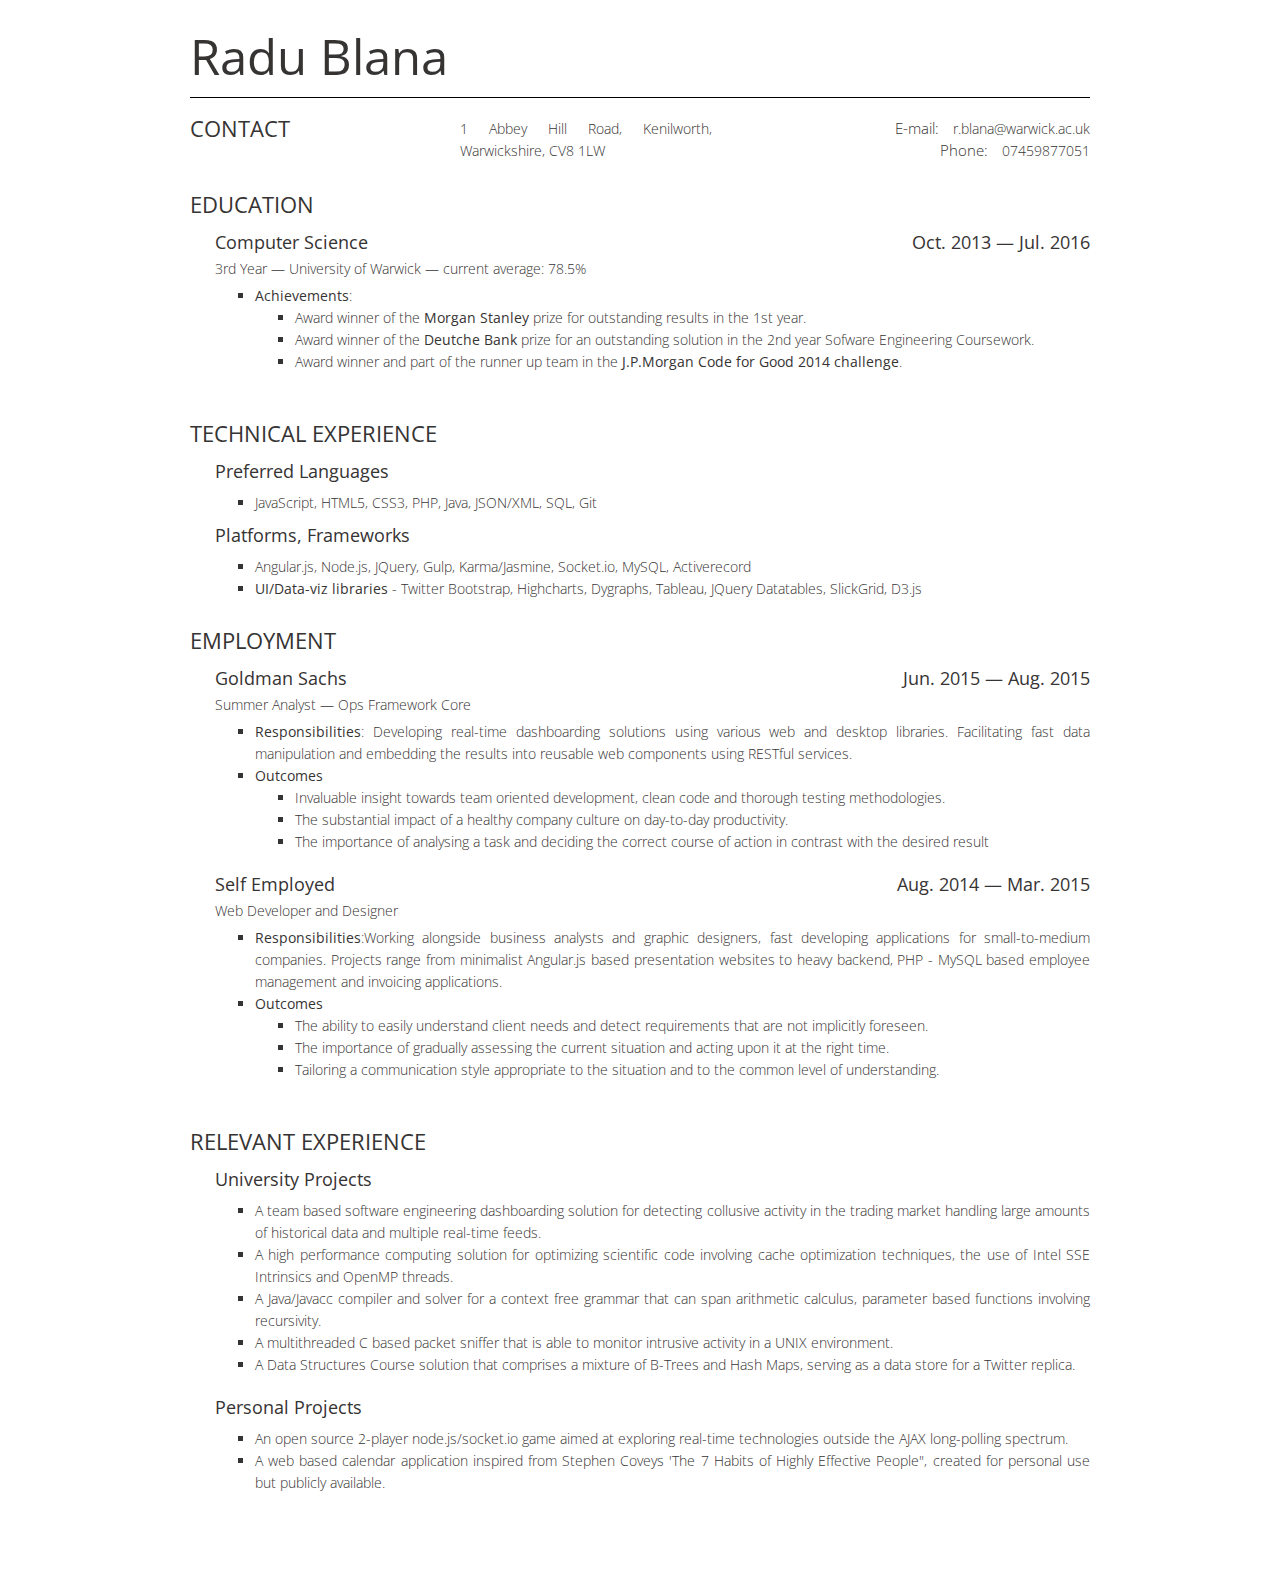
==== index.html @ 70b0f2c6 "added diana" ====
<!DOCTYPE html>
<html>
	<head>
		<title>Radu Blana</title>
		<link rel="stylesheet" type="text/css" href="cv.css">
	</head>
	<body class="lang-en ">
		<div id="main">
		<h1 id="title">Radu Blana</h1>
		<div class="basic-info section hidden">
			<h2 class="title">Contact</h2>
			<div class="set">
				<p class="address">
					<span class="value">Victor Babes 11/59, Baia Mare</span>
				</p>
				<div class="r">
					<p class="email"><label>E-mail<span class="colon">:</span></label> <span class="value">r.blana@warwick.ac.uk</span></p>
					<p class="phone"><label>Phone<span class="colon">:</span></label> <span class="value">(004) 0749703608</span></p>
				</div>
				<div class="clear"> </div>
			</div>
			<!-- set //-->
			<div class="clear"> </div>
		</div>
		<!-- basic-info //-->
		<div class="basic-info section">
			<h2 class="title">Contact</h2>
			<div class="set">
				<p class="address">
					<span class="value">
					1 Abbey Hill Road, Kenilworth, Warwickshire, CV8 1LW					</span>
				</p>
				<div class="r">
					<p class="email"><label>E-mail<span class="colon">:</span></label> <span class="value">r.blana@warwick.ac.uk</span></p>
					<p class="phone"><label>Phone<span class="colon">:</span></label> <span class="value">07459877051</span></p>
				</div>
				<div class="clear"> </div>
			</div>
			<!-- set //-->
			<div class="clear"> </div>
		</div>
		<br>
		<div class="section section-education" style="margin-bottom: 30px;">
			<h2 class="title" >Education</h2>
			<div class="set">
				<div class="item">
					<h3><span class="course l">Computer Science </span>
						<span class="date r">Oct. 2013 &mdash; Jul. 2016</span>
					</h3>
					<span class="clear"> </span>
					<span class="school">3rd Year &mdash; University of Warwick  &mdash; current average: 78.5%</span>
					<span class="info">
						<ul>
							<div class="columnRight">
								<li><strong>Achievements</strong>:</li>
								<ul>
									<li>Award winner of the <strong>Morgan Stanley </strong>prize for outstanding results in the 1st year.</li>
									<li>Award winner of the <strong>Deutche Bank</strong> prize for an outstanding solution in the 2nd year Sofware Engineering Coursework.</li>
									<li>Award winner and part of the runner up team in the <strong>J.P.Morgan Code for Good 2014 challenge</strong>.</li>
								</ul>
							</div>
						</ul>
					</span>
					<span class="clear"> </span>
				</div>
			</div>
			<div class="clear"> </div>
		</div>
		<div class="section section-1412869794718" style="margin-bottom: 30px;">
			<h2 class="title">Technical Experience</h2>
			<div class="set">
				<div class="item">
					<div style="margin-bottom:10px;" class="columnLeft">
						<h3 style="margin-bottom:10px;">
							<div class="course l">Preferred Languages</div>
						</h3>
						<ul>
							<li>JavaScript, HTML5, CSS3, PHP, Java, JSON/XML, SQL, Git</li>
						</ul>
					</div>
					<div class="columnRight">
						<h3 style="margin-bottom:10px;">
							<div class="course l">Platforms, Frameworks</div>
						</h3>
						<ul>
							<li>Angular.js, Node.js, JQuery, Gulp, Karma/Jasmine, Socket.io, MySQL, Activerecord</li>
							<li><b>UI/Data-viz libraries</b> - Twitter Bootstrap, Highcharts, Dygraphs, Tableau, JQuery Datatables, SlickGrid, D3.js</li>
						</ul>
					</div>
				</div>
			</div>
			<div class="clear"> </div>
		</div>
		<div class="section section-work" style="margin-bottom: 30px;">
			<h2 class="title">Employment</h2>
			<div class="set">
				<div class="item">
					<h3>
						<span class="company l">Goldman Sachs</span>
						<span class="date r">Jun. 2015 &mdash; Aug. 2015</span>
					</h3>
					<span class="clear"> </span>
					<span class="job_title">Summer Analyst &mdash; Ops Framework Core</span>
					<span class="info">
						<ul>
							<li>
								<strong>Responsibilities</strong>: Developing real-time dashboarding solutions using various web and desktop libraries. Facilitating fast data manipulation and embedding the results into reusable web components using RESTful services.
							</li>
							<li>
								<strong>Outcomes</strong>
								<ul>
									<li>
										Invaluable insight towards team oriented development, clean code and thorough testing methodologies.
									</li>
									<li>
										The substantial impact of a healthy company culture on day-to-day productivity.
									</li>
									<li>
										The importance of analysing a task and deciding the correct course of action in contrast with the desired result
									</li>
								</ul>
							</li>
						</ul>
					</span>
					<span class="clear"> </span>
				</div>
				<div class="item">
					<h3>
						<span class="company l">Self Employed</span>
						<span class="date r">Aug. 2014 &mdash; Mar. 2015</span>
					</h3>
					<span class="clear"> </span>
					<span class="job_title">Web Developer and Designer</span>
					<span class="info">
						<ul>
							<li>
								<strong>Responsibilities</strong>:Working alongside business analysts and graphic designers, fast developing applications for small-to-medium companies. Projects range from minimalist Angular.js based presentation websites to heavy backend, PHP - MySQL based employee management and invoicing applications.
							</li>
							<li>
								<strong>Outcomes</strong>
								<ul>
									<li>
										The ability to easily understand client needs and detect requirements that are not implicitly foreseen.
									</li>
									<li>
										The importance of gradually assessing the current situation and acting upon it at the right time. 
									</li>
									<li>
										Tailoring a communication style appropriate to the situation and to the common level of understanding.
									</li>
								</ul>
							</li>
						</ul>
					</span>
					<span class="clear"> </span>
				</div>
				<div class="clear" style="margin-bottom:0px;"> </div>
			</div>
		</div>
				<div class="section section-work" style="margin-bottom: 30px;">
			<h2 class="title">Relevant Experience</h2>
			<div class="set">
				<div class="item">
					<h3>
						<span class="company l">University Projects</span>
					</h3>	
					<span style="margin-bottom:10px;" class="clear"></span>
					<span class="info">
						<ul>
							<li>
							A team based software engineering dashboarding solution for detecting collusive activity in the trading market handling large amounts of historical data and multiple real-time feeds.
							</li>
							<li>
							A high performance computing solution for optimizing scientific code involving cache optimization techniques, the use of Intel SSE Intrinsics and OpenMP threads.
							</li>
							<li>
							A Java/Javacc compiler and solver for a context free grammar that can span arithmetic calculus, parameter based functions involving recursivity.
							</li>
							<li>
							A multithreaded C based packet sniffer that is able to monitor intrusive activity in a UNIX environment.
							</li>
							<li>
							A Data Structures Course solution that comprises a mixture of B-Trees and Hash Maps, serving as a data store for a Twitter replica.
							</li>
						</ul>
					</span>
					<span class="clear"> </span>
				</div>
				<div class="item">
					<h3>
						<span class="company l">Personal Projects</span>
					</h3>
					<span style="margin-bottom:10px;" class="clear"></span>
					<span class="info">
						<ul>
							<li>
							 An open source 2-player node.js/socket.io game aimed at exploring real-time technologies outside the AJAX long-polling spectrum.
							</li>
							<li>
							 A web based calendar application inspired from Stephen Coveys 'The 7 Habits of Highly Effective People", created for personal use but publicly available.
							</li>
						</ul>
					</span>
					<span class="clear"> </span>
				</div>
				<div class="clear" style="margin-bottom:0px;"> </div>
			</div>
		</div>
	</body>
</html>
---- cv.css ----
@import url(http://fonts.googleapis.com/css?family=Open+Sans:100,300,400,700,300italic);
body {
	/*background: #f0f0f0; */
	margin: 0;
	padding: 0;
	font-family: 'Open Sans', 'Helvetica Light', 'Helvetica Neue', 'Arial Narrow', Helvetica, Arial, serif;
	font-weight: 300;
	line-height: 22px;
	font-size: 14px;
	color: #363333;
	text-align: justify;
}

#main {
	background: #fff;
	width: 900px;
	padding: 35px;
	margin: 0 auto 15px auto;
	overflow: hidden;
	/*box-shadow: 0 0 6px #ccc; */
}

h1,
h2,
h3,
h4 {
	font-family: 'Open Sans', 'Helvetica Light', 'Helvetica Neue', 'Arial Narrow', Helvetica, Arial, serif;
	font-weight: 300;
	font-weight: normal;
	margin: 0 0 15px 0;
	padding: 0;
}

h1 {
	font-size: 350%;
}

h2 {
	font-size: 210%;
}

h3 {
	font-size: 130%;
}

p {
	margin: 0 0 10px 0;
}

ul {
	margin: 0;
	list-style-type: square;
}

a {
	color: #222;
}


/* ________________________________________________________ */

.rtl {
	direction: rtl;
}

.clear {
	clear: both;
}

#title {
	line-height: 42px;
	border-bottom: 1px solid #000;
	padding-bottom: 20px;
	margin: 0px 0 20px 0;
}

#credit {
	margin-bottom: 20px;
	font-size: 11px;
	color: #999;
	text-align: center;
}

#credit a {
	color: #999;
}

p label {
	font-size: 110%;
	margin-right: 10px;
}

p label span.colon {
	display: inline;
}

.section {
	margin-bottom: 10px;
}

.section .set {}

.item {
	margin: 0 0 20px 0;
}


/*  _____________________________ */

.section .title {
	text-transform: uppercase;
	font-size: 160%;
	margin: 0 auto 15px auto;
	display: block;
}

.section .set {
	margin-left: 25px;
}

.section .set h3 {
	margin: 0;
}

.basic-info {
	border-top: 0;
}

.section.basic-info .title {
	float: left;
	border: 0;
}

.basic-info .set {
	float: right;
	width: 70%;
}

.basic-info .address {
	width: 40%;
	float: left;
}

.basic-info .r {
	float: right;
	width: 50%;
	text-align: right;
}

.basic-info label {
	font-family: 'Open Sans', 'Helvetica Light', 'Helvetica Neue', 'Arial Narrow', Helvetica, Arial, serif;
	font-weight: 300;
}

.basic-info label,
.basic-info span {
	display: inline !important;
}

.basic-info p {
	margin: 0;
}

.section span {
	display: block;
}

.section h3 span.l,
.section span.r {
	width: 49%;
	float: left;
}

.section span.r {
	float: right;
	text-align: right;
}

.section-education .school,
.section-work .job_title {
	font-size: 100%;
	display: block;
	margin: 5px 0 5px 0;
}

#photo {
	width: 160px;
	height: 200px;
	overflow: hidden;
	float: left;
	margin-top: 4px;
	border-radius: 4px;
}

#photo img {
	width: 100%;
	height: auto;
}

.header.photo {
	margin-left: 190px;
}

.header.photo #title {
	text-align: left;
}

.header.photo .basic-info {
	float: none;
	padding: 0;
}

@media screen and (max-width: 950px) {
	body {
		background: #fff;
	}
	#main {
		box-shadow: none;
		padding: 0;
		padding: 5px;
	}
}

.hidden {
	display: none;
}
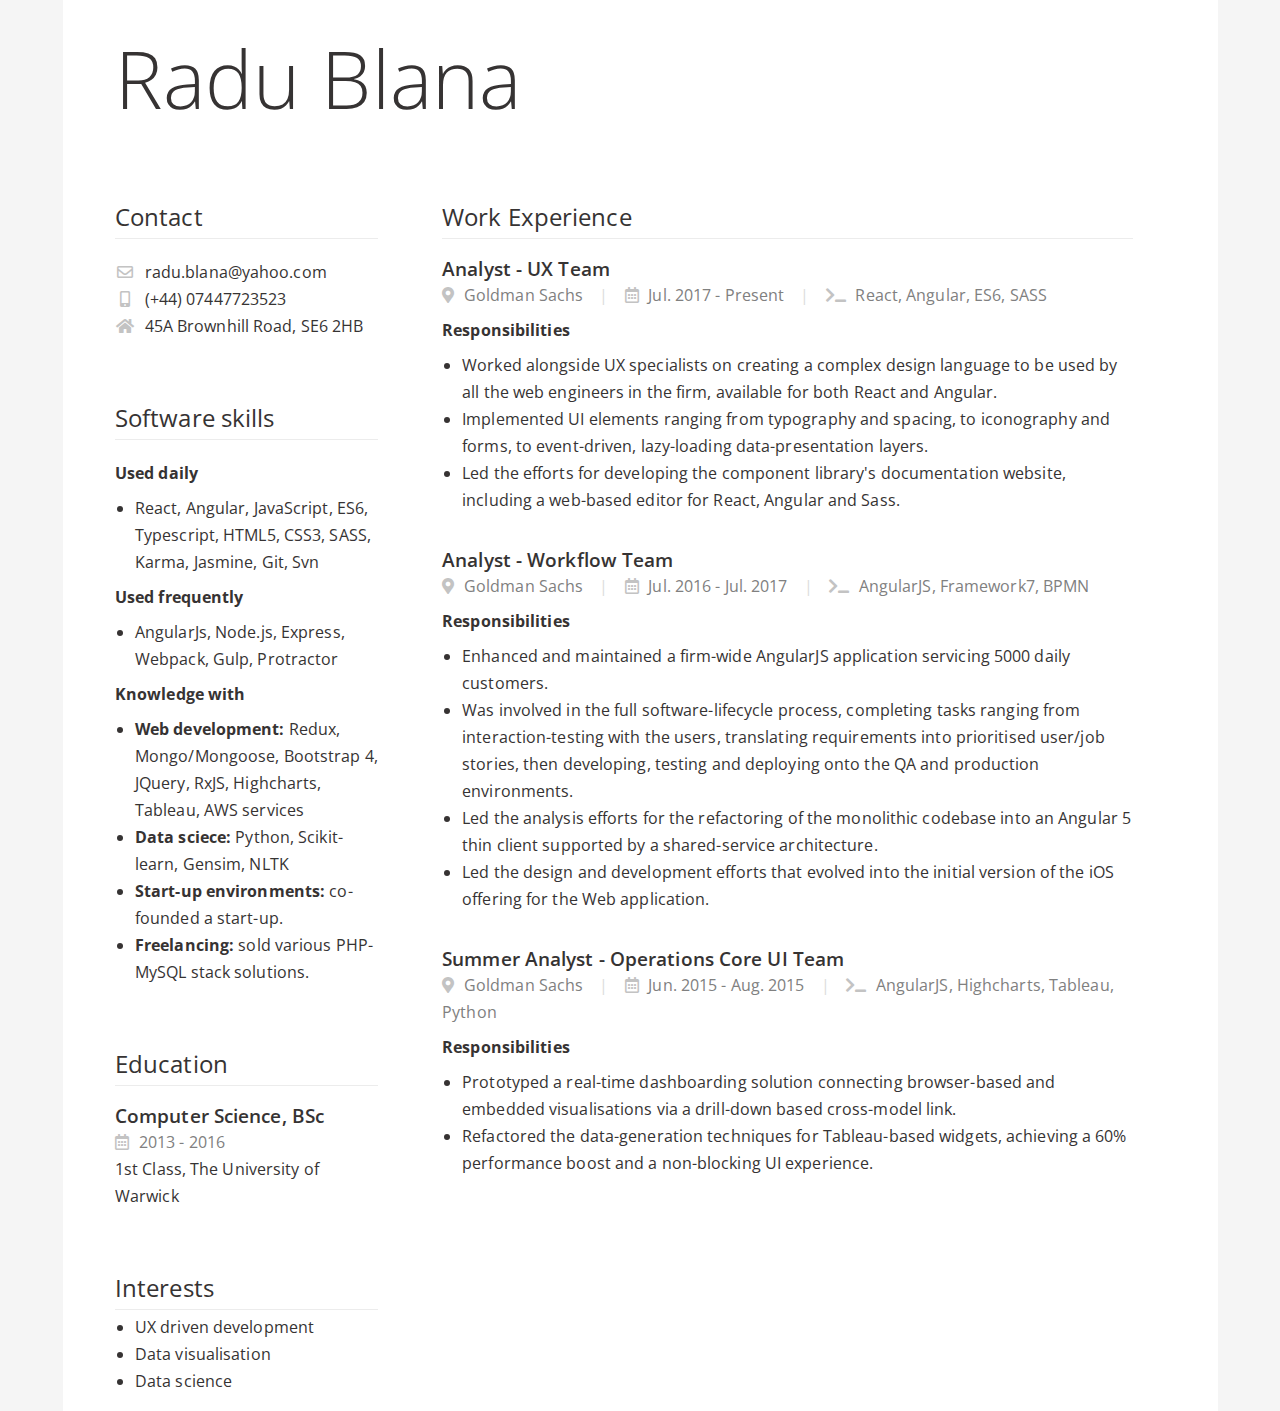
==== commit afac1f00: "updated cv to match 2018 experience" ====
--- a/index.html
+++ b/index.html
@@ -1,210 +1,171 @@
-<!DOCTYPE html>
-<html>
-	<head>
-		<title>Radu Blana</title>
-		<link rel="stylesheet" type="text/css" href="cv.css">
-	</head>
-	<body class="lang-en ">
-		<div id="main">
-		<h1 id="title">Radu Blana</h1>
-		<div class="basic-info section hidden">
-			<h2 class="title">Contact</h2>
-			<div class="set">
-				<p class="address">
-					<span class="value">Victor Babes 11/59, Baia Mare</span>
-				</p>
-				<div class="r">
-					<p class="email"><label>E-mail<span class="colon">:</span></label> <span class="value">r.blana@warwick.ac.uk</span></p>
-					<p class="phone"><label>Phone<span class="colon">:</span></label> <span class="value">(004) 0749703608</span></p>
-				</div>
-				<div class="clear"> </div>
-			</div>
-			<!-- set //-->
-			<div class="clear"> </div>
-		</div>
-		<!-- basic-info //-->
-		<div class="basic-info section">
-			<h2 class="title">Contact</h2>
-			<div class="set">
-				<p class="address">
-					<span class="value">
-					1 Abbey Hill Road, Kenilworth, Warwickshire, CV8 1LW					</span>
-				</p>
-				<div class="r">
-					<p class="email"><label>E-mail<span class="colon">:</span></label> <span class="value">r.blana@warwick.ac.uk</span></p>
-					<p class="phone"><label>Phone<span class="colon">:</span></label> <span class="value">07459877051</span></p>
-				</div>
-				<div class="clear"> </div>
-			</div>
-			<!-- set //-->
-			<div class="clear"> </div>
-		</div>
-		<br>
-		<div class="section section-education" style="margin-bottom: 30px;">
-			<h2 class="title" >Education</h2>
-			<div class="set">
-				<div class="item">
-					<h3><span class="course l">Computer Science </span>
-						<span class="date r">Oct. 2013 &mdash; Jul. 2016</span>
-					</h3>
-					<span class="clear"> </span>
-					<span class="school">3rd Year &mdash; University of Warwick  &mdash; current average: 78.5%</span>
-					<span class="info">
-						<ul>
-							<div class="columnRight">
-								<li><strong>Achievements</strong>:</li>
-								<ul>
-									<li>Award winner of the <strong>Morgan Stanley </strong>prize for outstanding results in the 1st year.</li>
-									<li>Award winner of the <strong>Deutche Bank</strong> prize for an outstanding solution in the 2nd year Sofware Engineering Coursework.</li>
-									<li>Award winner and part of the runner up team in the <strong>J.P.Morgan Code for Good 2014 challenge</strong>.</li>
-								</ul>
-							</div>
-						</ul>
-					</span>
-					<span class="clear"> </span>
-				</div>
-			</div>
-			<div class="clear"> </div>
-		</div>
-		<div class="section section-1412869794718" style="margin-bottom: 30px;">
-			<h2 class="title">Technical Experience</h2>
-			<div class="set">
-				<div class="item">
-					<div style="margin-bottom:10px;" class="columnLeft">
-						<h3 style="margin-bottom:10px;">
-							<div class="course l">Preferred Languages</div>
-						</h3>
-						<ul>
-							<li>JavaScript, HTML5, CSS3, PHP, Java, JSON/XML, SQL, Git</li>
-						</ul>
-					</div>
-					<div class="columnRight">
-						<h3 style="margin-bottom:10px;">
-							<div class="course l">Platforms, Frameworks</div>
-						</h3>
-						<ul>
-							<li>Angular.js, Node.js, JQuery, Gulp, Karma/Jasmine, Socket.io, MySQL, Activerecord</li>
-							<li><b>UI/Data-viz libraries</b> - Twitter Bootstrap, Highcharts, Dygraphs, Tableau, JQuery Datatables, SlickGrid, D3.js</li>
-						</ul>
-					</div>
-				</div>
-			</div>
-			<div class="clear"> </div>
-		</div>
-		<div class="section section-work" style="margin-bottom: 30px;">
-			<h2 class="title">Employment</h2>
-			<div class="set">
-				<div class="item">
-					<h3>
-						<span class="company l">Goldman Sachs</span>
-						<span class="date r">Jun. 2015 &mdash; Aug. 2015</span>
-					</h3>
-					<span class="clear"> </span>
-					<span class="job_title">Summer Analyst &mdash; Ops Framework Core</span>
-					<span class="info">
-						<ul>
-							<li>
-								<strong>Responsibilities</strong>: Developing real-time dashboarding solutions using various web and desktop libraries. Facilitating fast data manipulation and embedding the results into reusable web components using RESTful services.
-							</li>
-							<li>
-								<strong>Outcomes</strong>
-								<ul>
-									<li>
-										Invaluable insight towards team oriented development, clean code and thorough testing methodologies.
-									</li>
-									<li>
-										The substantial impact of a healthy company culture on day-to-day productivity.
-									</li>
-									<li>
-										The importance of analysing a task and deciding the correct course of action in contrast with the desired result
-									</li>
-								</ul>
-							</li>
-						</ul>
-					</span>
-					<span class="clear"> </span>
-				</div>
-				<div class="item">
-					<h3>
-						<span class="company l">Self Employed</span>
-						<span class="date r">Aug. 2014 &mdash; Mar. 2015</span>
-					</h3>
-					<span class="clear"> </span>
-					<span class="job_title">Web Developer and Designer</span>
-					<span class="info">
-						<ul>
-							<li>
-								<strong>Responsibilities</strong>:Working alongside business analysts and graphic designers, fast developing applications for small-to-medium companies. Projects range from minimalist Angular.js based presentation websites to heavy backend, PHP - MySQL based employee management and invoicing applications.
-							</li>
-							<li>
-								<strong>Outcomes</strong>
-								<ul>
-									<li>
-										The ability to easily understand client needs and detect requirements that are not implicitly foreseen.
-									</li>
-									<li>
-										The importance of gradually assessing the current situation and acting upon it at the right time. 
-									</li>
-									<li>
-										Tailoring a communication style appropriate to the situation and to the common level of understanding.
-									</li>
-								</ul>
-							</li>
-						</ul>
-					</span>
-					<span class="clear"> </span>
-				</div>
-				<div class="clear" style="margin-bottom:0px;"> </div>
-			</div>
-		</div>
-				<div class="section section-work" style="margin-bottom: 30px;">
-			<h2 class="title">Relevant Experience</h2>
-			<div class="set">
-				<div class="item">
-					<h3>
-						<span class="company l">University Projects</span>
-					</h3>	
-					<span style="margin-bottom:10px;" class="clear"></span>
-					<span class="info">
-						<ul>
-							<li>
-							A team based software engineering dashboarding solution for detecting collusive activity in the trading market handling large amounts of historical data and multiple real-time feeds.
-							</li>
-							<li>
-							A high performance computing solution for optimizing scientific code involving cache optimization techniques, the use of Intel SSE Intrinsics and OpenMP threads.
-							</li>
-							<li>
-							A Java/Javacc compiler and solver for a context free grammar that can span arithmetic calculus, parameter based functions involving recursivity.
-							</li>
-							<li>
-							A multithreaded C based packet sniffer that is able to monitor intrusive activity in a UNIX environment.
-							</li>
-							<li>
-							A Data Structures Course solution that comprises a mixture of B-Trees and Hash Maps, serving as a data store for a Twitter replica.
-							</li>
-						</ul>
-					</span>
-					<span class="clear"> </span>
-				</div>
-				<div class="item">
-					<h3>
-						<span class="company l">Personal Projects</span>
-					</h3>
-					<span style="margin-bottom:10px;" class="clear"></span>
-					<span class="info">
-						<ul>
-							<li>
-							 An open source 2-player node.js/socket.io game aimed at exploring real-time technologies outside the AJAX long-polling spectrum.
-							</li>
-							<li>
-							 A web based calendar application inspired from Stephen Coveys 'The 7 Habits of Highly Effective People", created for personal use but publicly available.
-							</li>
-						</ul>
-					</span>
-					<span class="clear"> </span>
-				</div>
-				<div class="clear" style="margin-bottom:0px;"> </div>
-			</div>
-		</div>
-	</body>
+<html lang="en">
+
+<head>
+    <meta charset="UTF-8">
+    <meta name="viewport" content="width=device-width, initial-scale=1">
+    <meta http-equiv="X-UA-Compatible" content="ie=edge">
+    <link href="https://use.fontawesome.com/releases/v5.0.6/css/all.css" rel="stylesheet">
+    <link rel="stylesheet" href="./cv.css">
+    <title>Radu Blana</title>
+</head>
+
+<body>
+    
+    <div class="cv-container">
+        <div class="cv-header">
+            <h1>Radu Blana</h1>
+        </div>
+        <div class="cv-body">
+            <div class="cv-column">
+                <div class="section">
+                    <h2 class="section-header">Contact</h2>
+                    <div class="details" id='contact'>
+                        <div class="email">
+                            <i class="far fa-fw fa-envelope"></i>
+                            <a href="mailto:radu.blana@yahoo.com">radu.blana@yahoo.com</a>
+                        </div>
+                        <div class="phone">
+                            <i class="fa fa-fw fa-mobile-alt"></i> (+44) 07447723523</div>
+                        <div class="address">
+                            <i class="fa fa-fw fa-home"></i> 45A Brownhill Road, SE6 2HB </div>
+                    </div>
+                </div>
+                <div class="section">
+                    <h2 class="section-header">Software skills</h2>
+                    <h4>Used daily</h4>
+                    <ul class="cv-item">
+                        <li>React, Angular, JavaScript, ES6, Typescript, HTML5, CSS3, SASS, Karma, Jasmine, Git, Svn</li>
+                    </ul>
+                    <h4>Used frequently</h4>
+                    <ul class="cv-item">
+                        <li>AngularJs, Node.js, Express, Webpack, Gulp, Protractor</li>
+                    </ul>
+                    <h4>Knowledge with</h4>
+                    <ul class="cv-item">
+                        <li>
+                            <b>Web development:</b> Redux, Mongo/Mongoose, Bootstrap 4, JQuery, RxJS, Highcharts, Tableau, AWS services</li>
+                        <li>
+                            <b>Data sciece:</b> Python, Scikit-learn, Gensim, NLTK</li>
+                        <li>
+                            <b>Start-up environments:</b> co-founded a start-up.
+                        </li>
+                        <li>
+                            <b>Freelancing:</b> sold various PHP-MySQL stack solutions.
+                        </li>
+                    </ul>
+                </div>
+                <div class="section">
+                    <h2 class="section-header">Education</h2>
+                    <div class="cv-item">
+                        <div class="cv-item-header">
+                            <h3>Computer Science, BSc</h3>
+                            <div class="data">
+                                <div class="details">
+                                    <span>
+                                        <i class="far fa-calendar-alt"></i> 2013 - 2016
+                                    </span>
+                                </div>
+                                <p>1st Class, The University of Warwick</p>
+                            </div>
+                        </div>
+                    </div>
+                </div>
+                <div class="section">
+                    <h2 class="section-header">Interests</h2>
+                    <ul class="cv-item">
+                        <li>UX driven development</li>
+                        <li>Data visualisation</li>
+                        <li>Data science</li>
+                    </ul>
+                </div>
+            </div>
+            <div class="cv-column" id="main">
+                <div class="section">
+                    <h2 class="section-header">Work Experience</h2>
+                    <div class="cv-item">
+                        <div class="cv-item-header">
+                            <h3>Analyst - UX Team</h3>
+                            <div class="details">
+                                <span>
+                                    <i class="fa fa-map-marker-alt"></i> Goldman Sachs
+                                </span>
+                                <span>
+                                    <i class="far fa-calendar-alt"></i> Jul. 2017 - Present
+                                </span>
+                                <span>
+                                    <i class="fa fa-terminal"></i> React, Angular, ES6, SASS
+                                </span>
+                            </div>
+                        </div>
+                        <div class="cv-item-body">
+                            <h4>Responsibilities</h6>
+                                <ul>
+                                    <li>Worked alongside UX specialists on creating a complex design language to be used by
+                                        all the web engineers in the firm, available for both React and Angular.</li>
+                                    <li>Implemented UI elements ranging from typography and spacing, to iconography and forms,
+                                        to event-driven, lazy-loading data-presentation layers. </li>
+                                    <li>Led the efforts for developing the component library's documentation website, including
+                                        a web-based editor for React, Angular and Sass.</li>
+                                </ul>
+                        </div>
+                    </div>
+                    <div class="cv-item">
+                        <div class="cv-item-header">
+                            <h3>Analyst - Workflow Team</h3>
+                            <div class="details">
+                                <span>
+                                    <i class="fa fa-map-marker-alt"></i> Goldman Sachs
+                                </span>
+                                <span>
+                                    <i class="far fa-calendar-alt"></i> Jul. 2016 - Jul. 2017
+                                </span>
+                                <span>
+                                    <i class="fa fa-terminal"></i> AngularJS, Framework7, BPMN
+                                </span>
+                            </div>
+                        </div>
+                        <div class="cv-item-body">
+                            <h4>Responsibilities</h6>
+                                <ul>
+                                    <li>Enhanced and maintained a firm-wide AngularJS application servicing 5000 daily customers.
+                                    </li>
+                                    <li>Was involved in the full software-lifecycle process, completing tasks ranging from interaction-testing
+                                        with the users, translating requirements into prioritised user/job stories, then
+                                        developing, testing and deploying onto the QA and production environments. </li>
+                                    <li>Led the analysis efforts for the refactoring of the monolithic codebase into an Angular 5 thin client supported by a shared-service architecture.</li>
+                                    <li>Led the design and development efforts that evolved into the initial version of the iOS
+                                        offering for the Web application. </li>
+                                </ul>
+                        </div>
+                    </div>
+                    <div class="cv-item">
+                        <div class="cv-item-header">
+                            <h3>Summer Analyst - Operations Core UI Team</h3>
+                            <div class="details">
+                                <span>
+                                    <i class="fa fa-map-marker-alt"></i> Goldman Sachs
+                                </span>
+                                <span>
+                                    <i class="far fa-calendar-alt"></i> Jun. 2015 - Aug. 2015
+                                </span>
+                                <span>
+                                    <i class="fa fa-terminal"></i> AngularJS, Highcharts, Tableau, Python
+                                </span>
+                            </div>
+                        </div>
+                        <div class="cv-item-body">
+                            <h4>Responsibilities</h6>
+                                <ul>
+                                    <li>Prototyped a real-time dashboarding solution connecting browser-based and embedded visualisations via a drill-down based cross-model link.
+                                    </li>
+                                    <li>Refactored the data-generation techniques for Tableau-based widgets, achieving a 60% performance boost and a non-blocking UI experience.</li>
+                                </ul>
+                        </div>
+                    </div>
+                </div>
+            </div>
+        </div>
+    </div>
+</body>
+
 </html>--- a/cv.css
+++ b/cv.css
@@ -1,226 +1,111 @@
-@import url(http://fonts.googleapis.com/css?family=Open+Sans:100,300,400,700,300italic);
+@import url('https://fonts.googleapis.com/css?family=Open+Sans:300,400,600,700');
+@media print { body { -webkit-print-color-adjust: exact; } }
+
+/* base */
+html {
+    font-family: 'Open Sans', 'Helvetica Light', 'Helvetica Neue', 'Arial Narrow', Helvetica, Arial, serif;
+    font-weight: 400;
+    line-height: 27px;
+    font-size: 16px;
+    color: #363333;
+    letter-spacing: 0.1px;
+}
 body {
-	/*background: #f0f0f0; */
-	margin: 0;
-	padding: 0;
-	font-family: 'Open Sans', 'Helvetica Light', 'Helvetica Neue', 'Arial Narrow', Helvetica, Arial, serif;
-	font-weight: 300;
-	line-height: 22px;
-	font-size: 14px;
-	color: #363333;
-	text-align: justify;
+    background: whitesmoke;
+}
+h1 {
+    font-size: 5rem;
+    font-weight: 300;
+    margin: 4rem 0;
+}
+h2 {
+    font-size: 1.5rem;
+    font-weight: 400;
+    margin-top: 4rem;
+    padding-bottom:  0.5rem;
+    border-bottom: 1px solid #ececec;
+}
+h2.section-header + .cv-item {
+    margin-top: -1rem;
+}
+h3 {
+    margin:  0;
+    margin-top: 2rem;
+    font-weight: 600;
+}
+p {
+    margin: 0;
+}
+ul {
+    margin: 0 0 0 -20px;
 }
 
-#main {
-	background: #fff;
-	width: 900px;
-	padding: 35px;
-	margin: 0 auto 15px auto;
-	overflow: hidden;
-	/*box-shadow: 0 0 6px #ccc; */
+h4 {
+    margin: 0.5rem 0;
 }
 
-h1,
-h2,
-h3,
-h4 {
-	font-family: 'Open Sans', 'Helvetica Light', 'Helvetica Neue', 'Arial Narrow', Helvetica, Arial, serif;
-	font-weight: 300;
-	font-weight: normal;
-	margin: 0 0 15px 0;
-	padding: 0;
+/* layout */
+.cv-container {
+    width: calc(210px * 5);
+    background: white;
+    margin: 1rem auto;
+    position: relative;
 }
-
-h1 {
-	font-size: 350%;
+.cv-container:before {
+    position:  absolute;
+    width: 110%;
+    content: '';
+    height: calc(100% + 5rem);
+    background:  white;
+    z-index: -1;
+    top: -4rem;
+    left: -5%;
 }
-
-h2 {
-	font-size: 210%;
+.cv-header {
+    margin-bottom: -1rem;
 }
-
-h3 {
-	font-size: 130%;
+.cv-body {
+    display:  flex;
 }
-
-p {
-	margin: 0 0 10px 0;
+.cv-column {
+    width: 400px;
 }
-
-ul {
-	margin: 0;
-	list-style-type: square;
-}
-
-a {
-	color: #222;
+.cv-column#main{   
+    margin-left: 4rem;
+    width: 100%;
+    margin-right: 2rem;
 }
 
 
-/* ________________________________________________________ */
-
-.rtl {
-	direction: rtl;
+.email a {
+    color: inherit;
+    text-decoration: none;
 }
-
-.clear {
-	clear: both;
-}
-
-#title {
-	line-height: 42px;
-	border-bottom: 1px solid #000;
-	padding-bottom: 20px;
-	margin: 0px 0 20px 0;
-}
-
-#credit {
-	margin-bottom: 20px;
-	font-size: 11px;
-	color: #999;
-	text-align: center;
-}
-
-#credit a {
-	color: #999;
-}
-
-p label {
-	font-size: 110%;
-	margin-right: 10px;
-}
-
-p label span.colon {
-	display: inline;
-}
-
-.section {
-	margin-bottom: 10px;
-}
-
-.section .set {}
-
-.item {
-	margin: 0 0 20px 0;
+.email a:hover {
+    text-decoration:  underline;
 }
 
 
-/*  _____________________________ */
-
-.section .title {
-	text-transform: uppercase;
-	font-size: 160%;
-	margin: 0 auto 15px auto;
-	display: block;
+/* section */
+span.cv-item-dates {
+    margin-right: 1rem;
+    padding:  0 1rem;
+    background: #efefef;
+    font-weight: 600;
+    font-size: 80%;
+    text-transform: uppercase;
 }
 
-.section .set {
-	margin-left: 25px;
+.details span {
+    margin-right: 0.75rem;
+    color: gray;
 }
-
-.section .set h3 {
-	margin: 0;
+.details i.fa, .details i.far {
+    margin-right: 0.35rem;
+    color: #c3c3c3;
 }
-
-.basic-info {
-	border-top: 0;
-}
-
-.section.basic-info .title {
-	float: left;
-	border: 0;
-}
-
-.basic-info .set {
-	float: right;
-	width: 70%;
-}
-
-.basic-info .address {
-	width: 40%;
-	float: left;
-}
-
-.basic-info .r {
-	float: right;
-	width: 50%;
-	text-align: right;
-}
-
-.basic-info label {
-	font-family: 'Open Sans', 'Helvetica Light', 'Helvetica Neue', 'Arial Narrow', Helvetica, Arial, serif;
-	font-weight: 300;
-}
-
-.basic-info label,
-.basic-info span {
-	display: inline !important;
-}
-
-.basic-info p {
-	margin: 0;
-}
-
-.section span {
-	display: block;
-}
-
-.section h3 span.l,
-.section span.r {
-	width: 49%;
-	float: left;
-}
-
-.section span.r {
-	float: right;
-	text-align: right;
-}
-
-.section-education .school,
-.section-work .job_title {
-	font-size: 100%;
-	display: block;
-	margin: 5px 0 5px 0;
-}
-
-#photo {
-	width: 160px;
-	height: 200px;
-	overflow: hidden;
-	float: left;
-	margin-top: 4px;
-	border-radius: 4px;
-}
-
-#photo img {
-	width: 100%;
-	height: auto;
-}
-
-.header.photo {
-	margin-left: 190px;
-}
-
-.header.photo #title {
-	text-align: left;
-}
-
-.header.photo .basic-info {
-	float: none;
-	padding: 0;
-}
-
-@media screen and (max-width: 950px) {
-	body {
-		background: #fff;
-	}
-	#main {
-		box-shadow: none;
-		padding: 0;
-		padding: 5px;
-	}
-}
-
-.hidden {
-	display: none;
+.details span:not(:last-child):after {
+    content: '|';
+    margin-left:  0.75rem;
+    color: gainsboro;
 }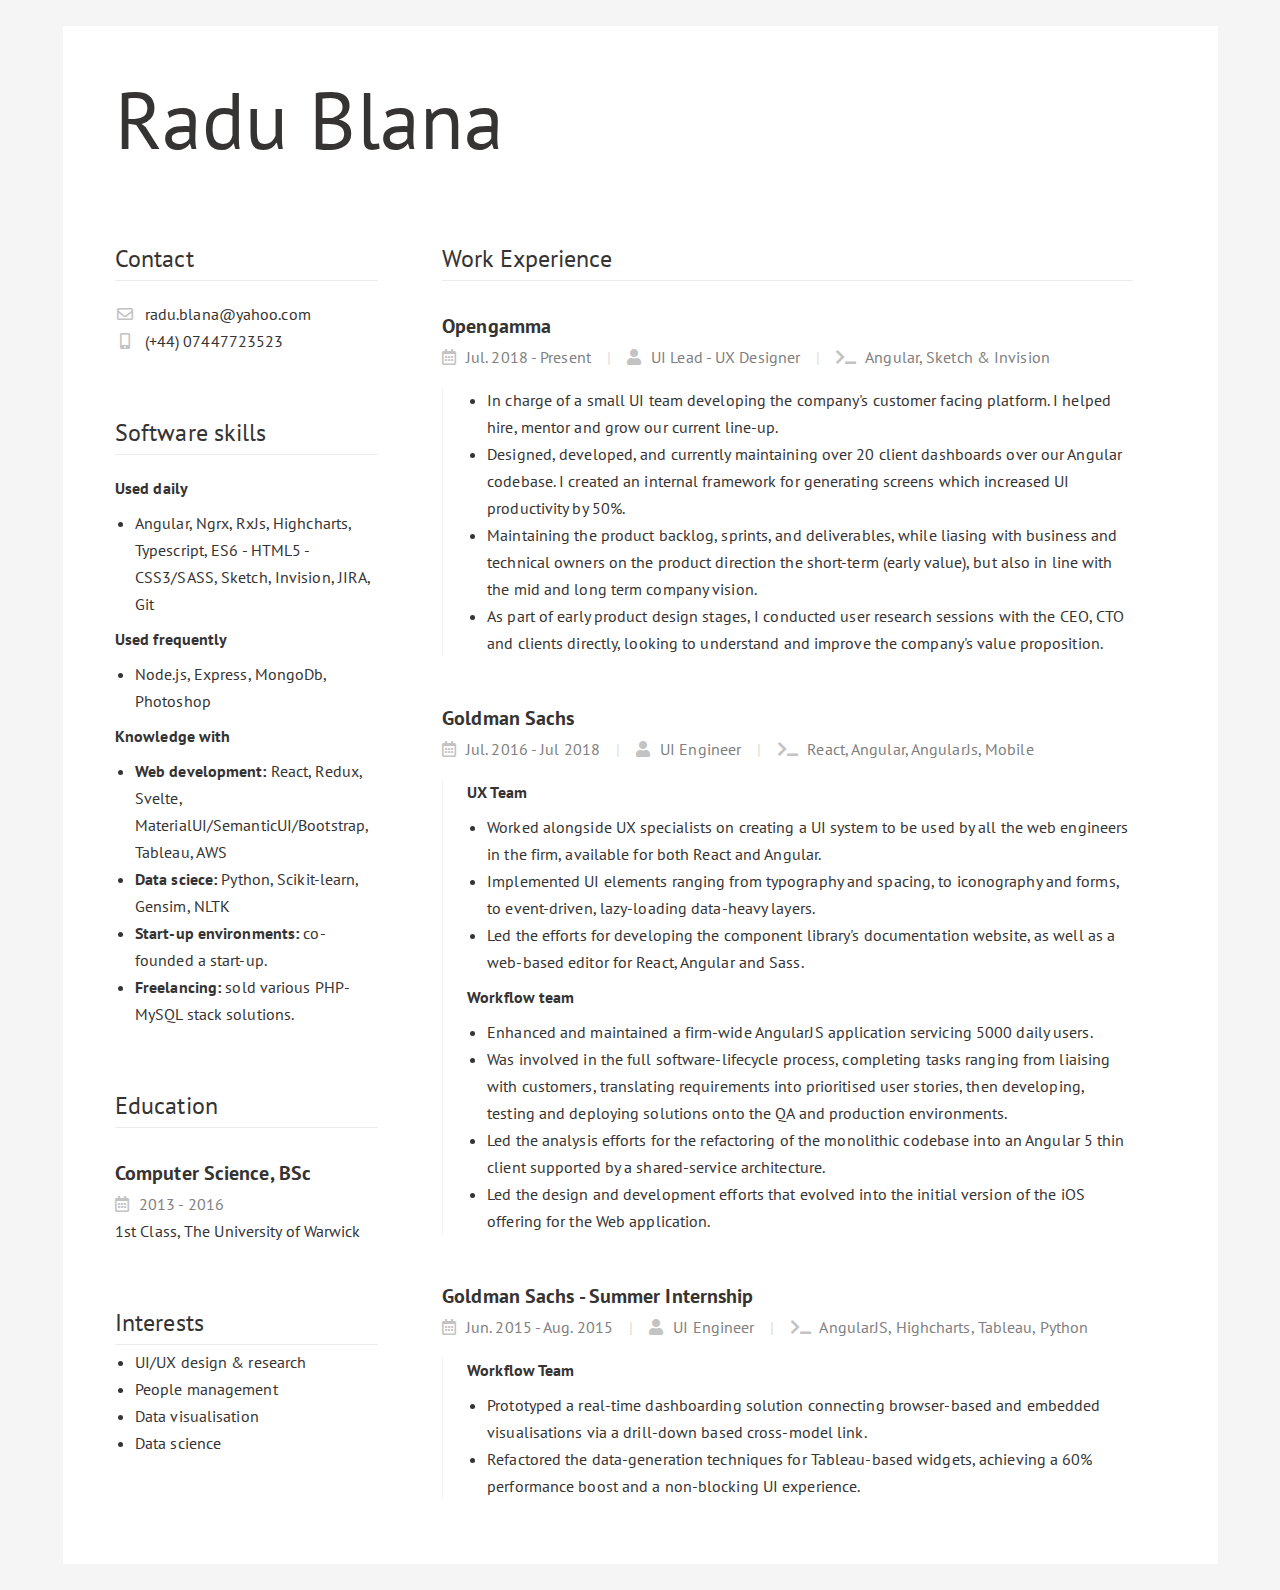
==== commit 20ee9140: "update" ====
--- a/index.html
+++ b/index.html
@@ -10,7 +10,7 @@
 </head>
 
 <body>
-    
+
     <div class="cv-container">
         <div class="cv-header">
             <h1>Radu Blana</h1>
@@ -26,24 +26,23 @@
                         </div>
                         <div class="phone">
                             <i class="fa fa-fw fa-mobile-alt"></i> (+44) 07447723523</div>
-                        <div class="address">
-                            <i class="fa fa-fw fa-home"></i> 45A Brownhill Road, SE6 2HB </div>
                     </div>
                 </div>
                 <div class="section">
                     <h2 class="section-header">Software skills</h2>
                     <h4>Used daily</h4>
                     <ul class="cv-item">
-                        <li>React, Angular, JavaScript, ES6, Typescript, HTML5, CSS3, SASS, Karma, Jasmine, Git, Svn</li>
+                        <li>Angular, Ngrx, RxJs, Highcharts, Typescript, ES6 - HTML5 - CSS3/SASS, Sketch, Invision, JIRA, Git</li>
                     </ul>
                     <h4>Used frequently</h4>
                     <ul class="cv-item">
-                        <li>AngularJs, Node.js, Express, Webpack, Gulp, Protractor</li>
+                        <li>Node.js, Express, MongoDb, Photoshop</li>
                     </ul>
                     <h4>Knowledge with</h4>
                     <ul class="cv-item">
                         <li>
-                            <b>Web development:</b> Redux, Mongo/Mongoose, Bootstrap 4, JQuery, RxJS, Highcharts, Tableau, AWS services</li>
+                            <b>Web development:</b> React, Redux, Svelte, MaterialUI/SemanticUI/Bootstrap, Tableau, AWS
+                        </li>
                         <li>
                             <b>Data sciece:</b> Python, Scikit-learn, Gensim, NLTK</li>
                         <li>
@@ -73,7 +72,8 @@
                 <div class="section">
                     <h2 class="section-header">Interests</h2>
                     <ul class="cv-item">
-                        <li>UX driven development</li>
+                        <li>UI/UX design & research</li>
+                        <li>People management</li>
                         <li>Data visualisation</li>
                         <li>Data science</li>
                     </ul>
@@ -84,69 +84,84 @@
                     <h2 class="section-header">Work Experience</h2>
                     <div class="cv-item">
                         <div class="cv-item-header">
-                            <h3>Analyst - UX Team</h3>
+                            <h3>Opengamma</h3>
                             <div class="details">
                                 <span>
-                                    <i class="fa fa-map-marker-alt"></i> Goldman Sachs
+                                    <i class="far fa-calendar-alt"></i> Jul. 2018 - Present
                                 </span>
                                 <span>
-                                    <i class="far fa-calendar-alt"></i> Jul. 2017 - Present
+                                    <i class="fa fa-user"></i> UI Lead - UX Designer
                                 </span>
                                 <span>
-                                    <i class="fa fa-terminal"></i> React, Angular, ES6, SASS
+                                    <i class="fa fa-terminal"></i> Angular, Sketch & Invision
                                 </span>
                             </div>
                         </div>
                         <div class="cv-item-body">
-                            <h4>Responsibilities</h6>
-                                <ul>
-                                    <li>Worked alongside UX specialists on creating a complex design language to be used by
-                                        all the web engineers in the firm, available for both React and Angular.</li>
-                                    <li>Implemented UI elements ranging from typography and spacing, to iconography and forms,
-                                        to event-driven, lazy-loading data-presentation layers. </li>
-                                    <li>Led the efforts for developing the component library's documentation website, including
-                                        a web-based editor for React, Angular and Sass.</li>
-                                </ul>
+                            <ul>
+                                <li>In charge of a small UI team developing the company's customer facing platform. I helped
+                                    hire, mentor and grow our current line-up.</li>
+                                <li>Designed, developed, and currently maintaining over 20 client dashboards over our Angular
+                                    codebase. I created an internal framework for generating screens which increased UI productivity
+                                    by 50%. </li>
+                                <li>Maintaining the product backlog, sprints, and deliverables, while liasing with business and
+                                    technical owners on the product direction the short-term (early value), but also in line
+                                    with the mid and long term company vision.</li>
+                                <li>As part of early product design stages, I conducted user research sessions with the CEO,
+                                    CTO and clients directly, looking to understand and improve the company's value proposition.
+                                </li>
+                            </ul>
                         </div>
                     </div>
                     <div class="cv-item">
                         <div class="cv-item-header">
-                            <h3>Analyst - Workflow Team</h3>
+                            <h3>Goldman Sachs</h3>
                             <div class="details">
                                 <span>
-                                    <i class="fa fa-map-marker-alt"></i> Goldman Sachs
+                                    <i class="far fa-calendar-alt"></i> Jul. 2016 - Jul 2018
                                 </span>
                                 <span>
-                                    <i class="far fa-calendar-alt"></i> Jul. 2016 - Jul. 2017
+                                    <i class="fa fa-user"></i> UI Engineer
                                 </span>
                                 <span>
-                                    <i class="fa fa-terminal"></i> AngularJS, Framework7, BPMN
+                                    <i class="fa fa-terminal"></i> React, Angular, AngularJs, Mobile
                                 </span>
                             </div>
                         </div>
                         <div class="cv-item-body">
-                            <h4>Responsibilities</h6>
+                            <h4>UX Team</h6>
                                 <ul>
-                                    <li>Enhanced and maintained a firm-wide AngularJS application servicing 5000 daily customers.
-                                    </li>
-                                    <li>Was involved in the full software-lifecycle process, completing tasks ranging from interaction-testing
-                                        with the users, translating requirements into prioritised user/job stories, then
-                                        developing, testing and deploying onto the QA and production environments. </li>
-                                    <li>Led the analysis efforts for the refactoring of the monolithic codebase into an Angular 5 thin client supported by a shared-service architecture.</li>
-                                    <li>Led the design and development efforts that evolved into the initial version of the iOS
-                                        offering for the Web application. </li>
+                                    <li>Worked alongside UX specialists on creating a UI system to be used by all the web engineers
+                                        in the firm, available for both React and Angular.</li>
+                                    <li>Implemented UI elements ranging from typography and spacing, to iconography and forms,
+                                        to event-driven, lazy-loading data-heavy layers. </li>
+                                    <li>Led the efforts for developing the component library's documentation website, as well
+                                        as a web-based editor for React, Angular and Sass.</li>
                                 </ul>
+                                <h4>Workflow team</h6>
+                                    <ul>
+                                        <li>Enhanced and maintained a firm-wide AngularJS application servicing 5000 daily users.
+                                        </li>
+                                        <li>Was involved in the full software-lifecycle process, completing tasks ranging from
+                                            liaising with customers, translating requirements into prioritised user stories,
+                                            then developing, testing and deploying solutions onto the QA and production environments.
+                                        </li>
+                                        <li>Led the analysis efforts for the refactoring of the monolithic codebase into an Angular
+                                            5 thin client supported by a shared-service architecture.</li>
+                                        <li>Led the design and development efforts that evolved into the initial version of the
+                                            iOS offering for the Web application. </li>
+                                    </ul>
                         </div>
                     </div>
                     <div class="cv-item">
                         <div class="cv-item-header">
-                            <h3>Summer Analyst - Operations Core UI Team</h3>
+                            <h3>Goldman Sachs - Summer Internship</h3>
                             <div class="details">
                                 <span>
-                                    <i class="fa fa-map-marker-alt"></i> Goldman Sachs
+                                    <i class="far fa-calendar-alt"></i> Jun. 2015 - Aug. 2015
                                 </span>
                                 <span>
-                                    <i class="far fa-calendar-alt"></i> Jun. 2015 - Aug. 2015
+                                    <i class="fa fa-user"></i> UI Engineer
                                 </span>
                                 <span>
                                     <i class="fa fa-terminal"></i> AngularJS, Highcharts, Tableau, Python
@@ -154,11 +169,13 @@
                             </div>
                         </div>
                         <div class="cv-item-body">
-                            <h4>Responsibilities</h6>
+                            <h4>Workflow Team</h6>
                                 <ul>
-                                    <li>Prototyped a real-time dashboarding solution connecting browser-based and embedded visualisations via a drill-down based cross-model link.
+                                    <li>Prototyped a real-time dashboarding solution connecting browser-based and embedded visualisations
+                                        via a drill-down based cross-model link.
                                     </li>
-                                    <li>Refactored the data-generation techniques for Tableau-based widgets, achieving a 60% performance boost and a non-blocking UI experience.</li>
+                                    <li>Refactored the data-generation techniques for Tableau-based widgets, achieving a 60%
+                                        performance boost and a non-blocking UI experience.</li>
                                 </ul>
                         </div>
                     </div>
--- a/cv.css
+++ b/cv.css
@@ -1,9 +1,9 @@
-@import url('https://fonts.googleapis.com/css?family=Open+Sans:300,400,600,700');
+@import url('https://fonts.googleapis.com/css?family=PT+Sans:300,400,600,700');
 @media print { body { -webkit-print-color-adjust: exact; } }
 
 /* base */
 html {
-    font-family: 'Open Sans', 'Helvetica Light', 'Helvetica Neue', 'Arial Narrow', Helvetica, Arial, serif;
+    font-family: 'PT Sans', 'Helvetica Light', 'Helvetica Neue', 'Arial Narrow', Helvetica, Arial, serif;
     font-weight: 400;
     line-height: 27px;
     font-size: 16px;
@@ -12,11 +12,14 @@
 }
 body {
     background: whitesmoke;
+    margin: 0;
+    padding: 26px;
 }
 h1 {
     font-size: 5rem;
     font-weight: 300;
     margin: 4rem 0;
+    padding-top: 1rem;
 }
 h2 {
     font-size: 1.5rem;
@@ -29,9 +32,9 @@
     margin-top: -1rem;
 }
 h3 {
-    margin:  0;
-    margin-top: 2rem;
+    margin:  3rem 0 0.25rem 0;
     font-weight: 600;
+    font-size: 20px;
 }
 p {
     margin: 0;
@@ -66,6 +69,7 @@
 }
 .cv-body {
     display:  flex;
+    padding-bottom: 3rem;
 }
 .cv-column {
     width: 400px;
@@ -75,7 +79,11 @@
     width: 100%;
     margin-right: 2rem;
 }
-
+.cv-item-body {
+    margin-top: 1rem;
+    border-left: 1px solid whitesmoke;
+    padding-left: 1.5rem;
+}
 
 .email a {
     color: inherit;
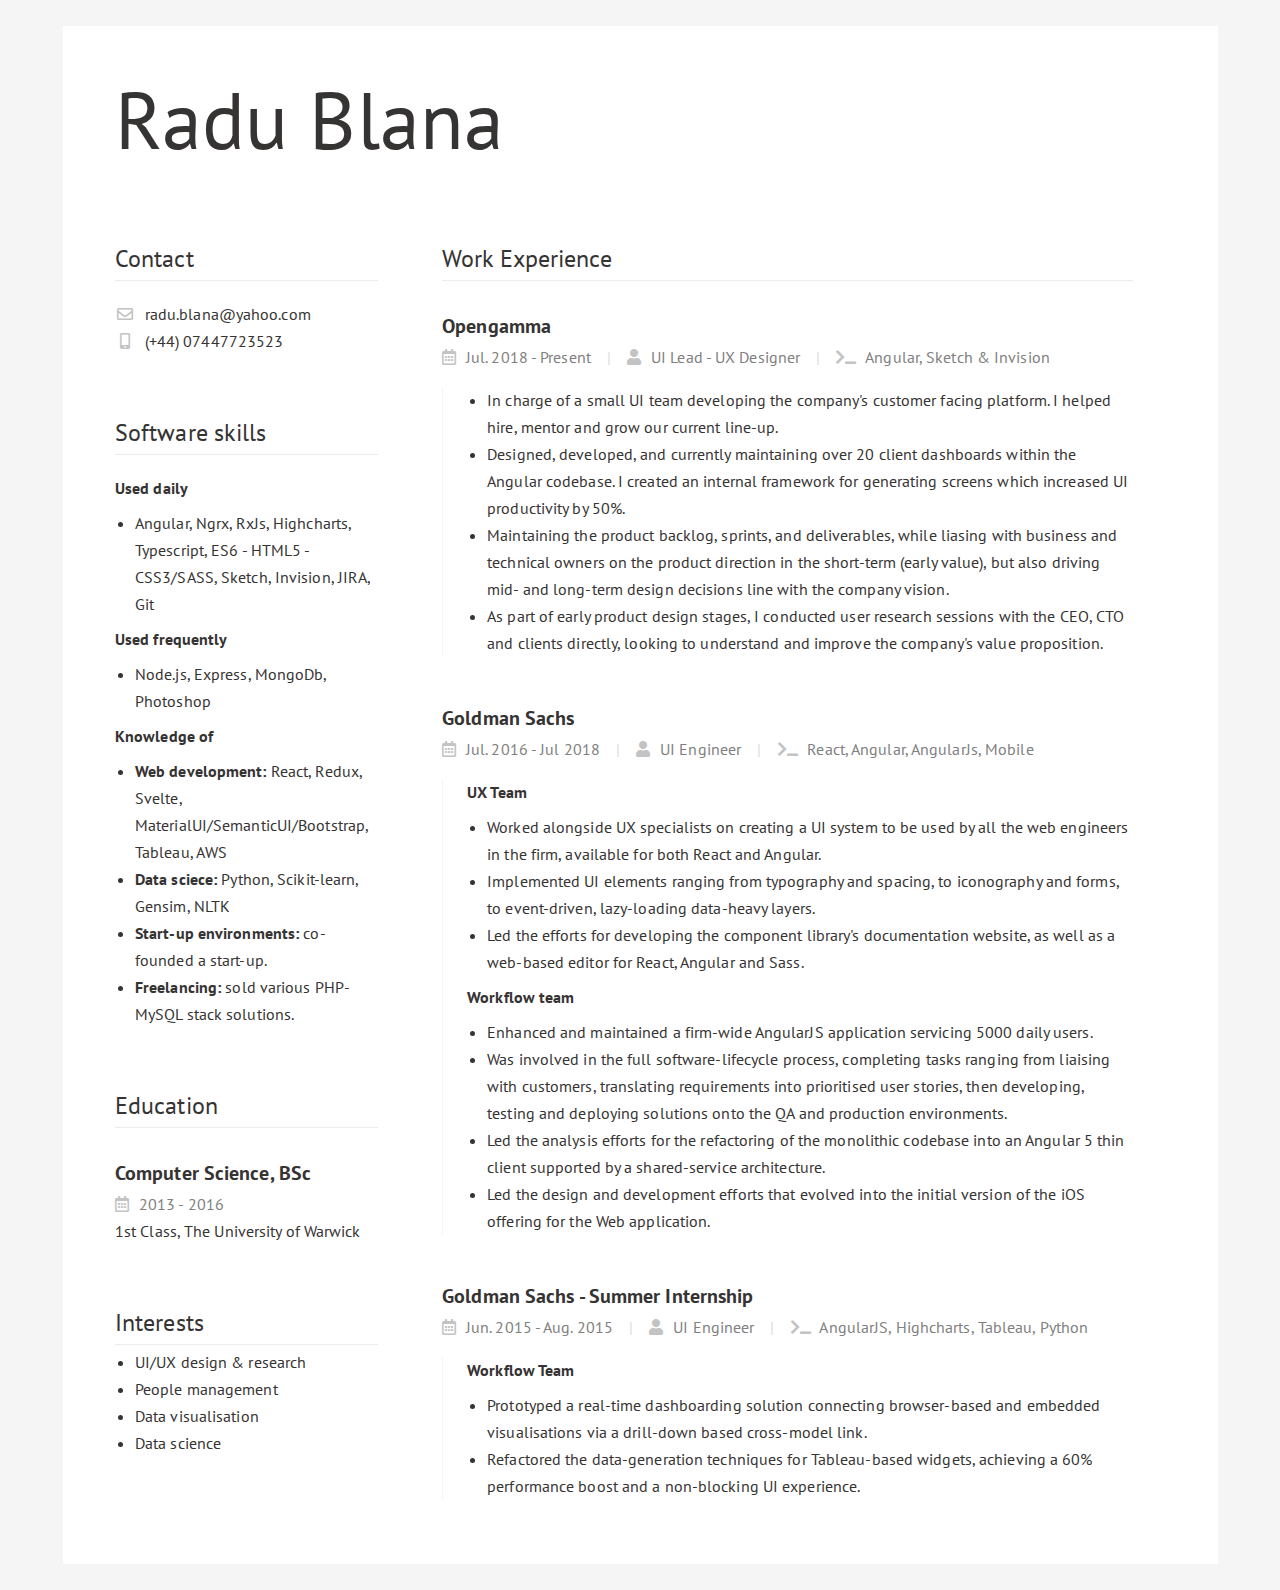
==== commit 2247f679: "coherence changes" ====
--- a/index.html
+++ b/index.html
@@ -38,7 +38,7 @@
                     <ul class="cv-item">
                         <li>Node.js, Express, MongoDb, Photoshop</li>
                     </ul>
-                    <h4>Knowledge with</h4>
+                    <h4>Knowledge of</h4>
                     <ul class="cv-item">
                         <li>
                             <b>Web development:</b> React, Redux, Svelte, MaterialUI/SemanticUI/Bootstrap, Tableau, AWS
@@ -101,12 +101,12 @@
                             <ul>
                                 <li>In charge of a small UI team developing the company's customer facing platform. I helped
                                     hire, mentor and grow our current line-up.</li>
-                                <li>Designed, developed, and currently maintaining over 20 client dashboards over our Angular
+                                <li>Designed, developed, and currently maintaining over 20 client dashboards within the Angular
                                     codebase. I created an internal framework for generating screens which increased UI productivity
                                     by 50%. </li>
                                 <li>Maintaining the product backlog, sprints, and deliverables, while liasing with business and
-                                    technical owners on the product direction the short-term (early value), but also in line
-                                    with the mid and long term company vision.</li>
+                                    technical owners on the product direction in the short-term (early value), but also driving
+                                    mid- and long-term design decisions line with the company vision.</li>
                                 <li>As part of early product design stages, I conducted user research sessions with the CEO,
                                     CTO and clients directly, looking to understand and improve the company's value proposition.
                                 </li>
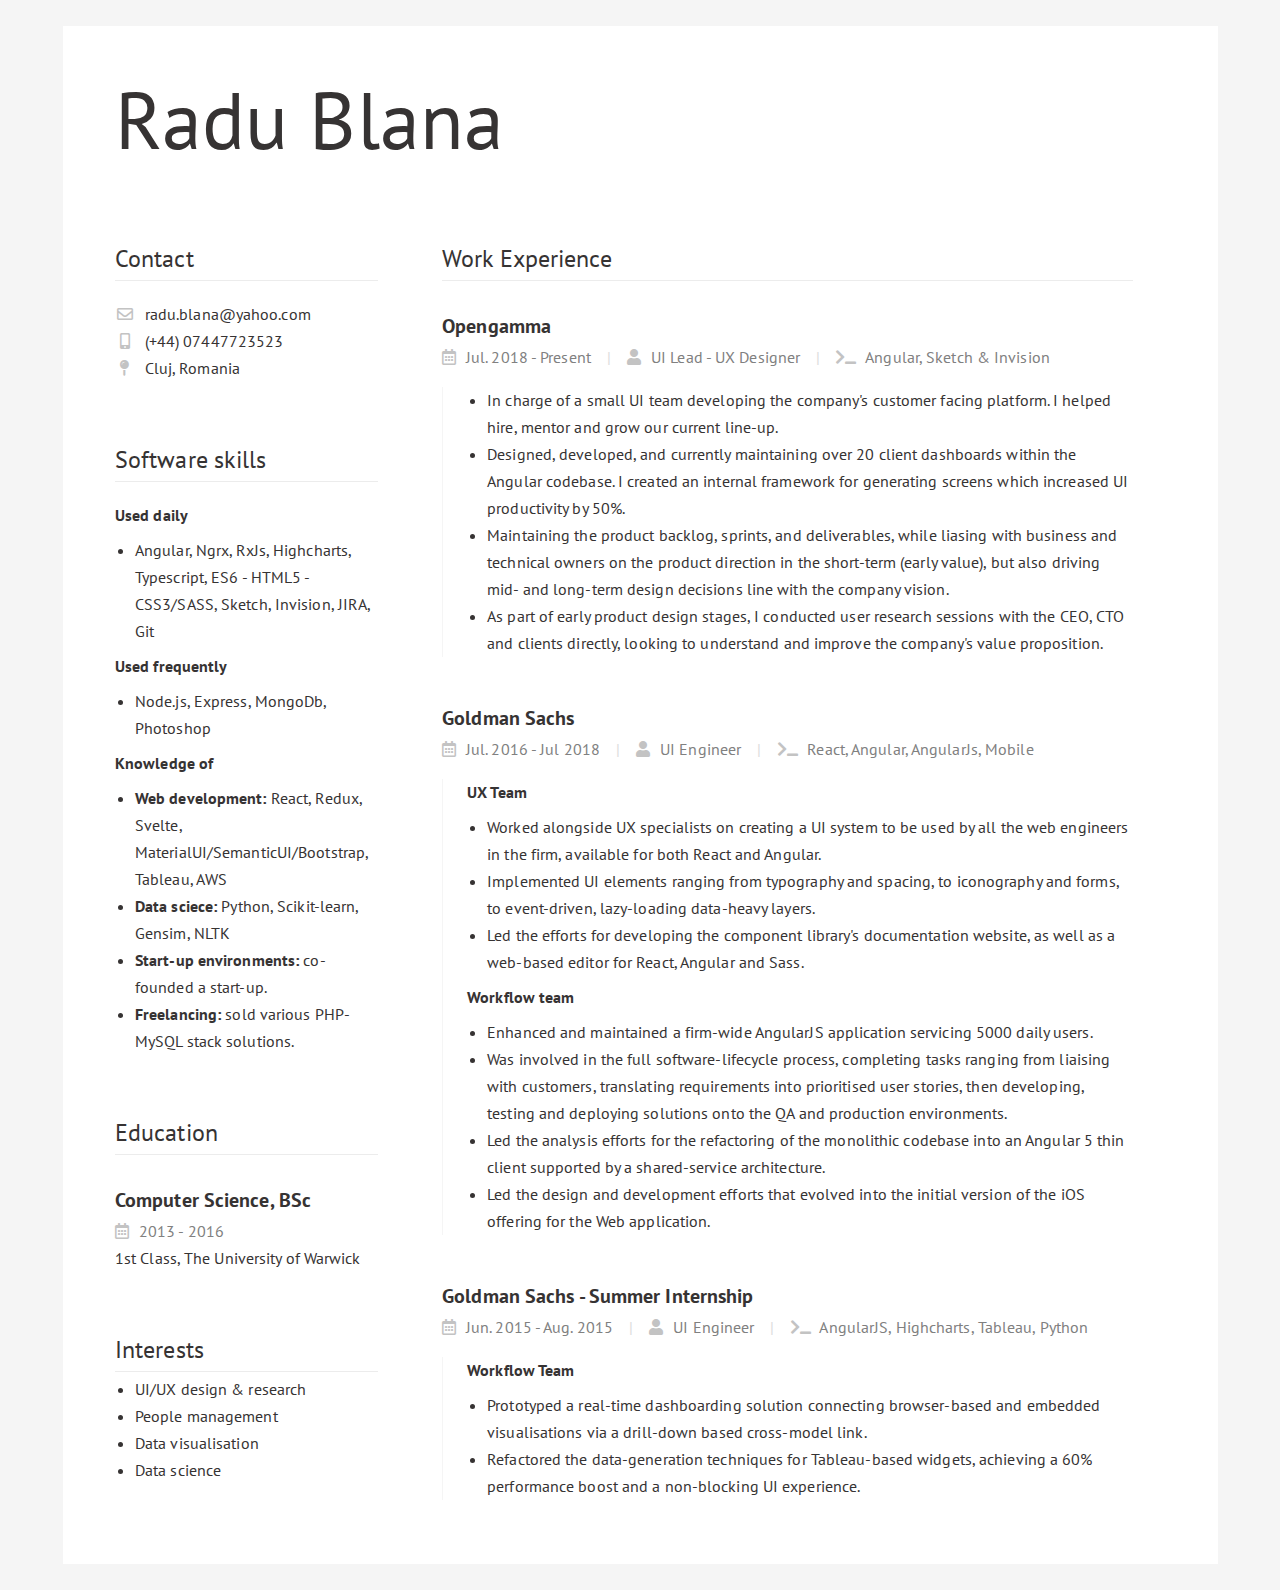
==== commit fec36ada: "add location" ====
--- a/index.html
+++ b/index.html
@@ -26,6 +26,8 @@
                         </div>
                         <div class="phone">
                             <i class="fa fa-fw fa-mobile-alt"></i> (+44) 07447723523</div>
+                        <div class="map">
+                            <i class="fa fa-fw fa-map-pin"></i> Cluj, Romania</div>
                     </div>
                 </div>
                 <div class="section">
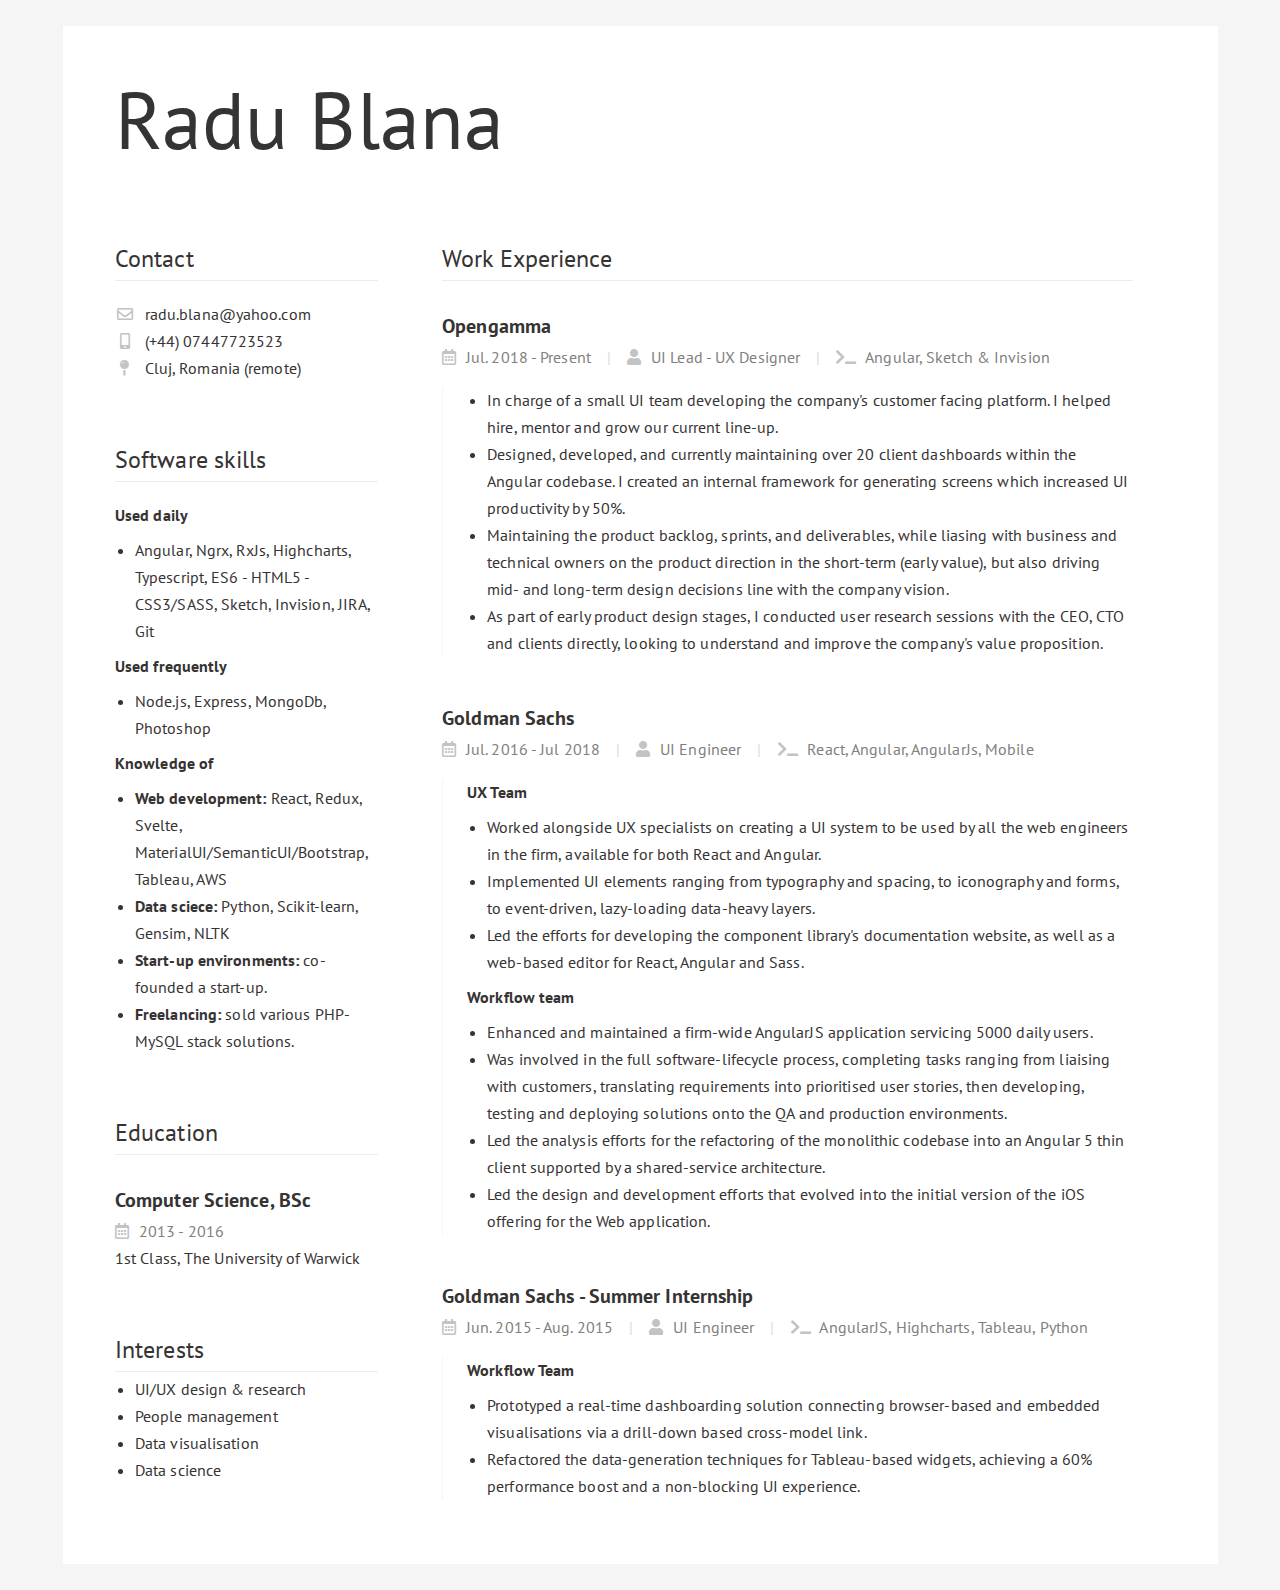
==== commit 1c97f7bd: "remote worker" ====
--- a/index.html
+++ b/index.html
@@ -27,7 +27,7 @@
                         <div class="phone">
                             <i class="fa fa-fw fa-mobile-alt"></i> (+44) 07447723523</div>
                         <div class="map">
-                            <i class="fa fa-fw fa-map-pin"></i> Cluj, Romania</div>
+                            <i class="fa fa-fw fa-map-pin"></i> Cluj, Romania (remote)</div>
                     </div>
                 </div>
                 <div class="section">
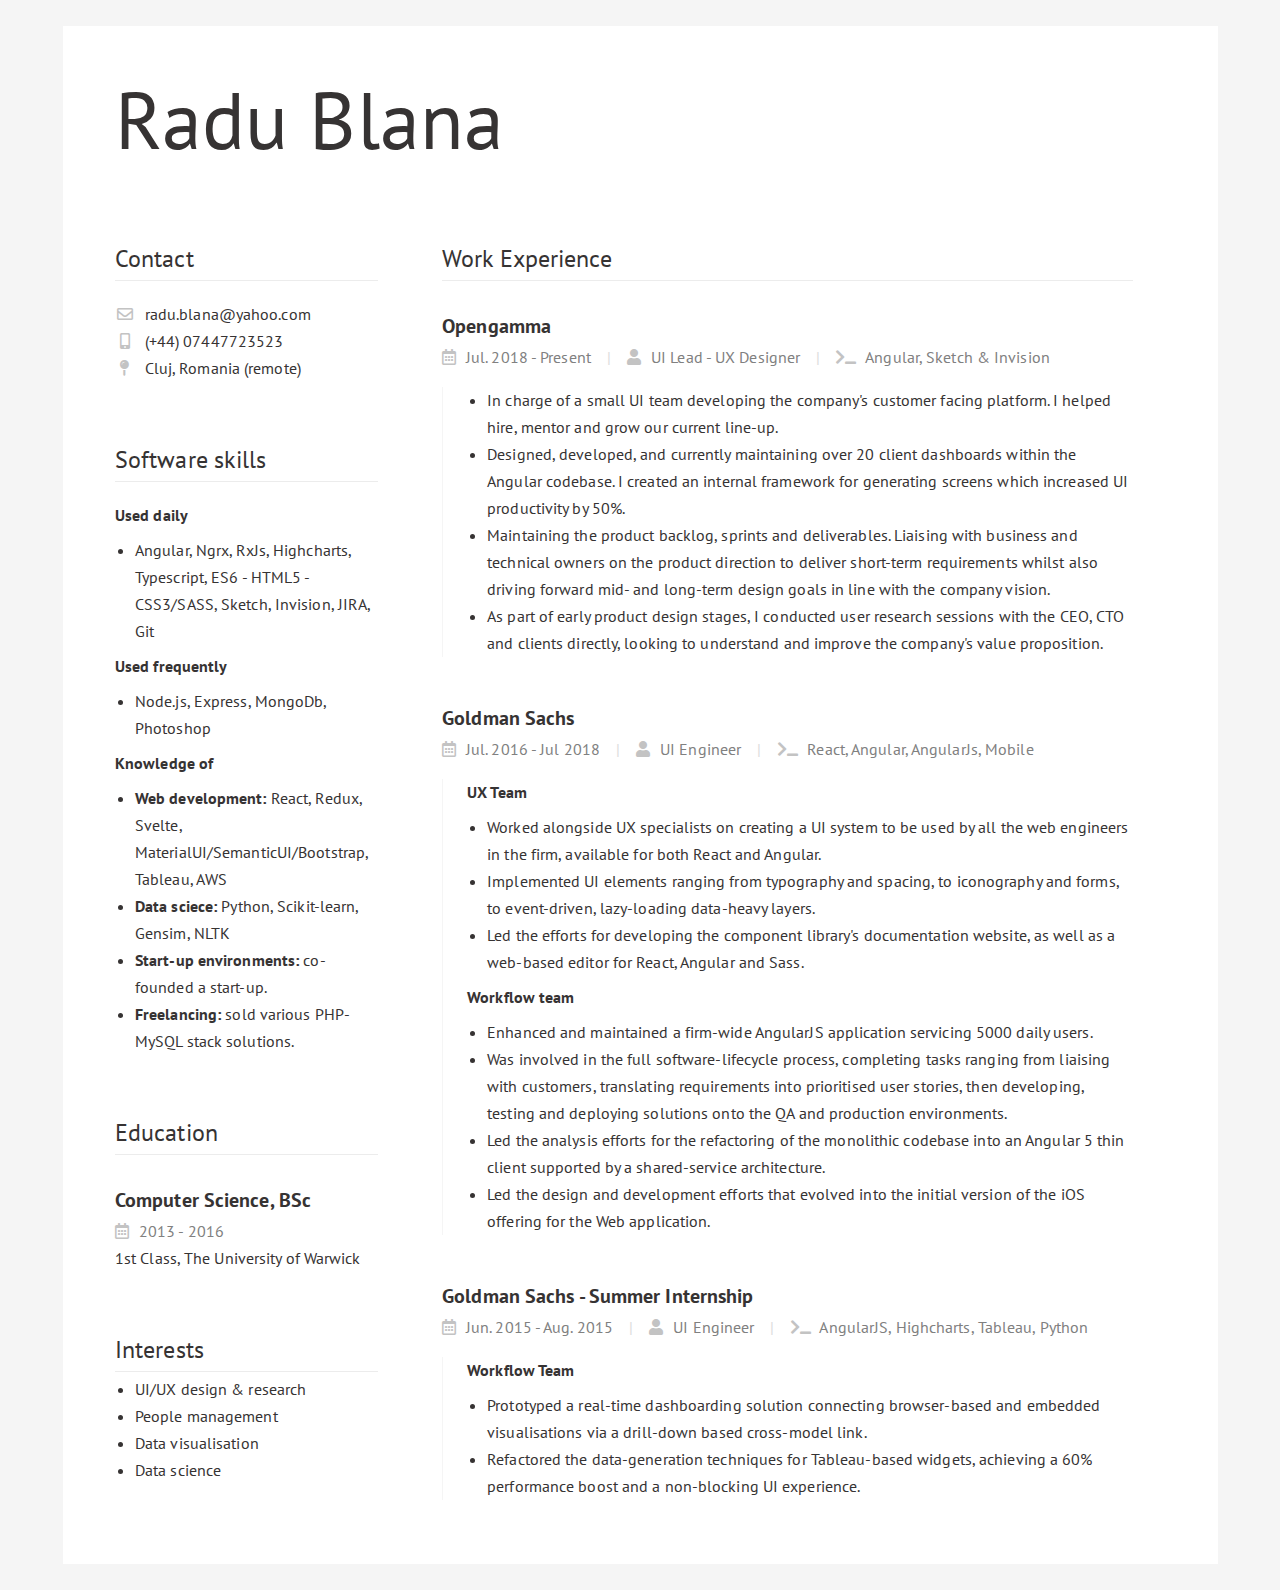
==== commit 63b9e47c: "reword 3rd bullet point" ====
--- a/index.html
+++ b/index.html
@@ -106,9 +106,9 @@
                                 <li>Designed, developed, and currently maintaining over 20 client dashboards within the Angular
                                     codebase. I created an internal framework for generating screens which increased UI productivity
                                     by 50%. </li>
-                                <li>Maintaining the product backlog, sprints, and deliverables, while liasing with business and
-                                    technical owners on the product direction in the short-term (early value), but also driving
-                                    mid- and long-term design decisions line with the company vision.</li>
+                                <li>Maintaining the product backlog, sprints and deliverables. Liaising with business and technical
+                                    owners on the product direction to deliver short-term requirements whilst also driving
+                                    forward mid- and long-term design goals in line with the company vision.</li>
                                 <li>As part of early product design stages, I conducted user research sessions with the CEO,
                                     CTO and clients directly, looking to understand and improve the company's value proposition.
                                 </li>
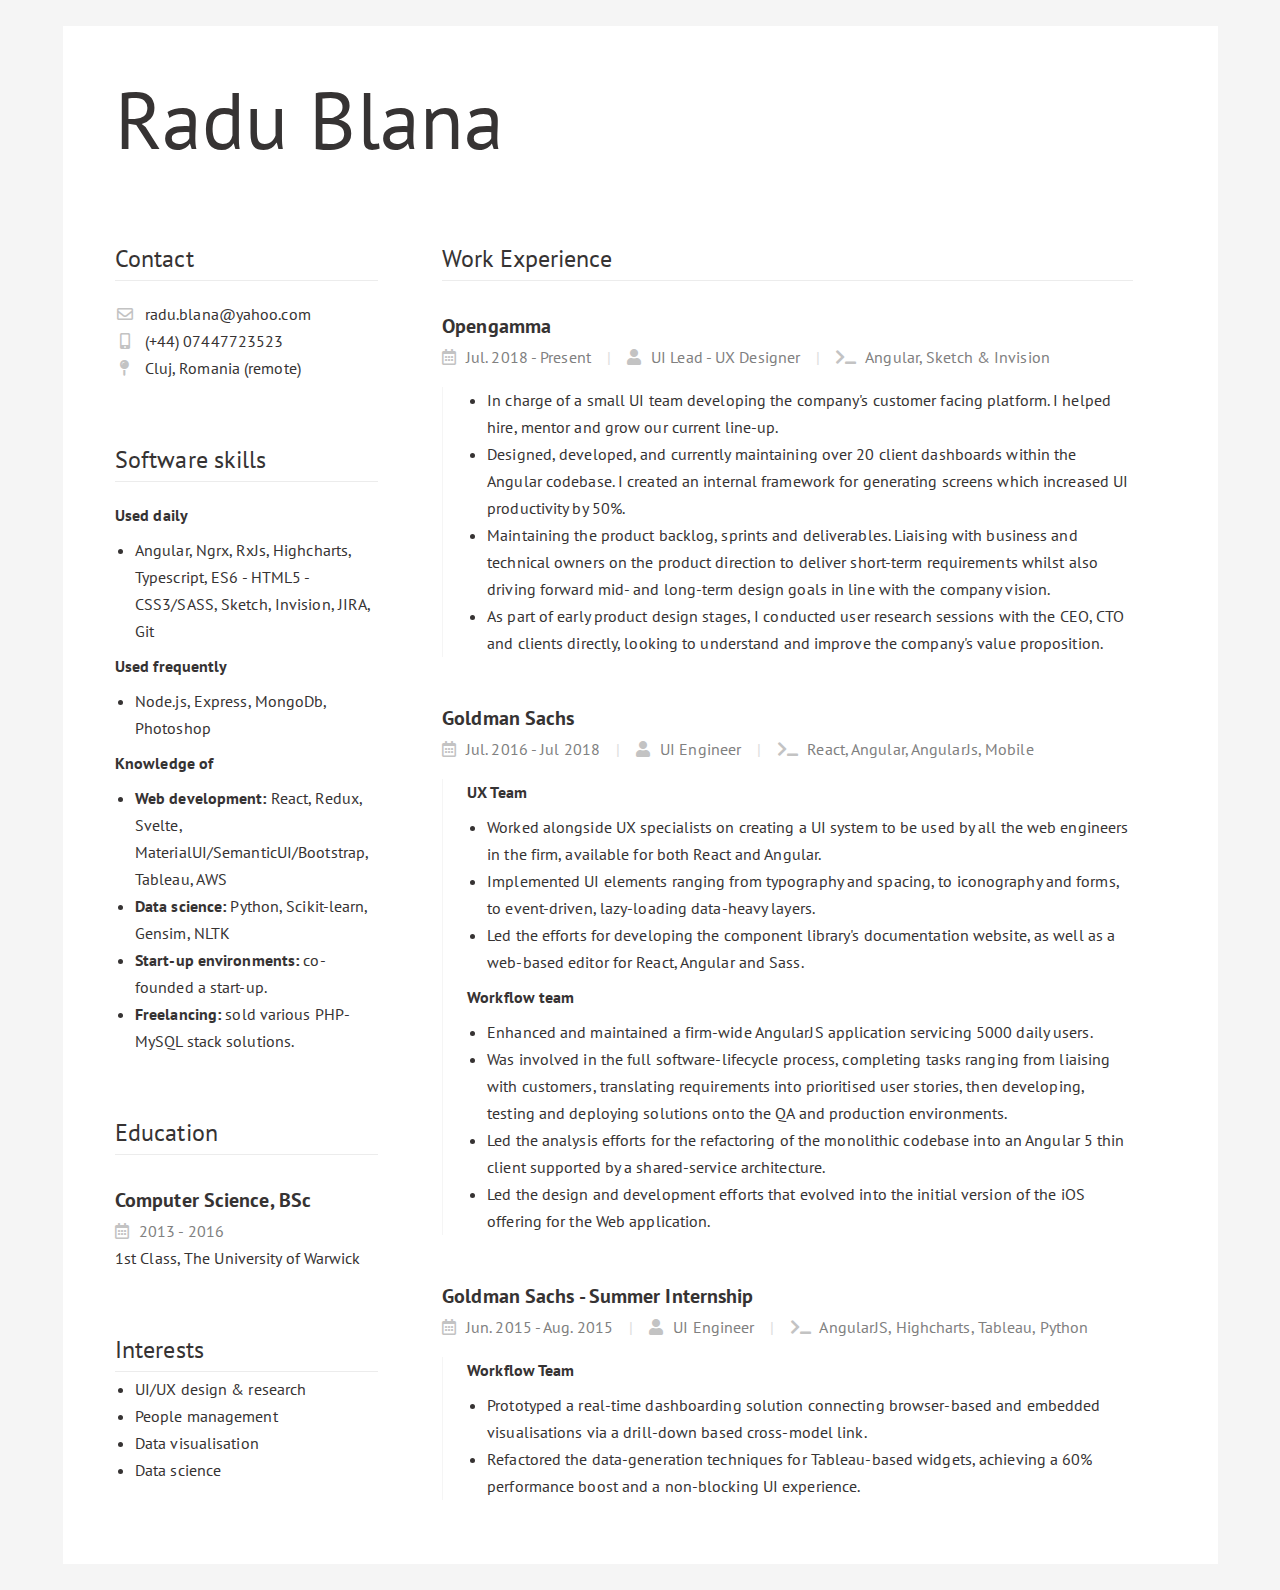
==== commit 3f546e32: "science" ====
--- a/index.html
+++ b/index.html
@@ -46,7 +46,7 @@
                             <b>Web development:</b> React, Redux, Svelte, MaterialUI/SemanticUI/Bootstrap, Tableau, AWS
                         </li>
                         <li>
-                            <b>Data sciece:</b> Python, Scikit-learn, Gensim, NLTK</li>
+                            <b>Data science:</b> Python, Scikit-learn, Gensim, NLTK</li>
                         <li>
                             <b>Start-up environments:</b> co-founded a start-up.
                         </li>
